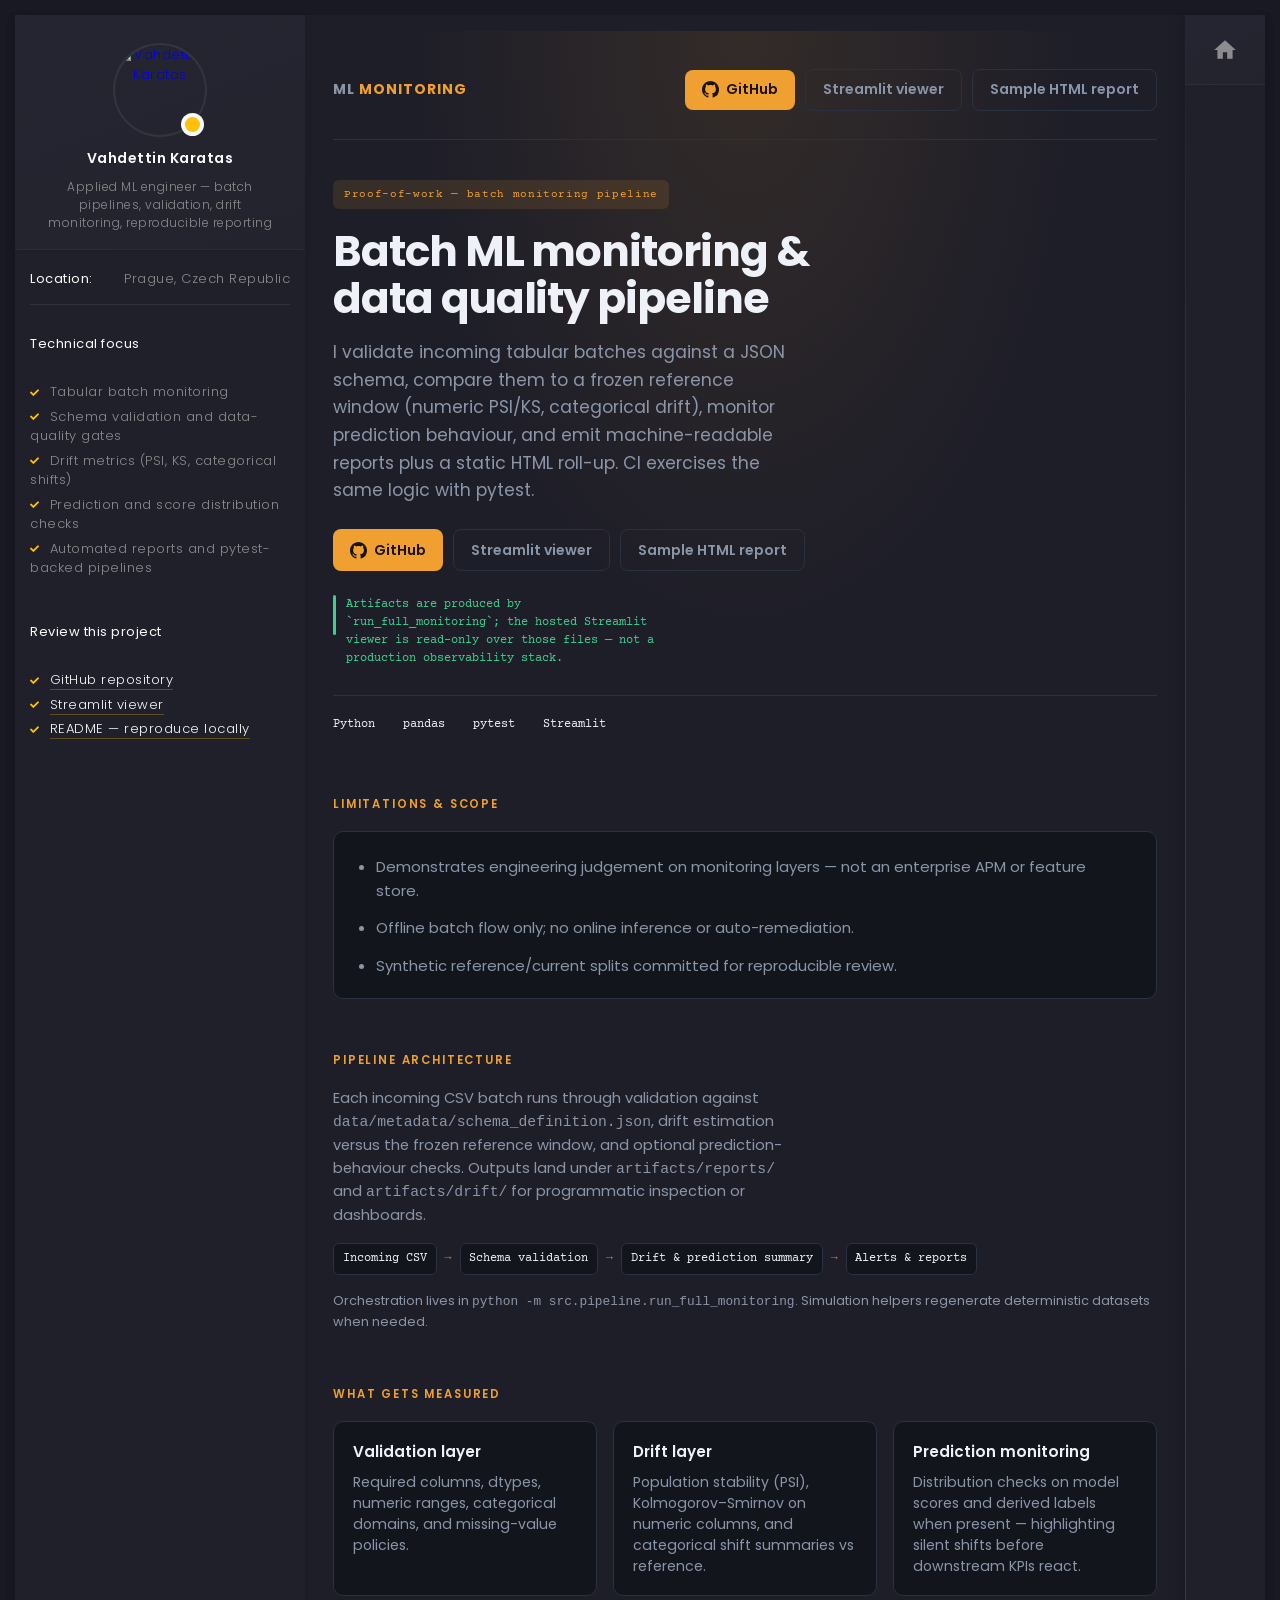
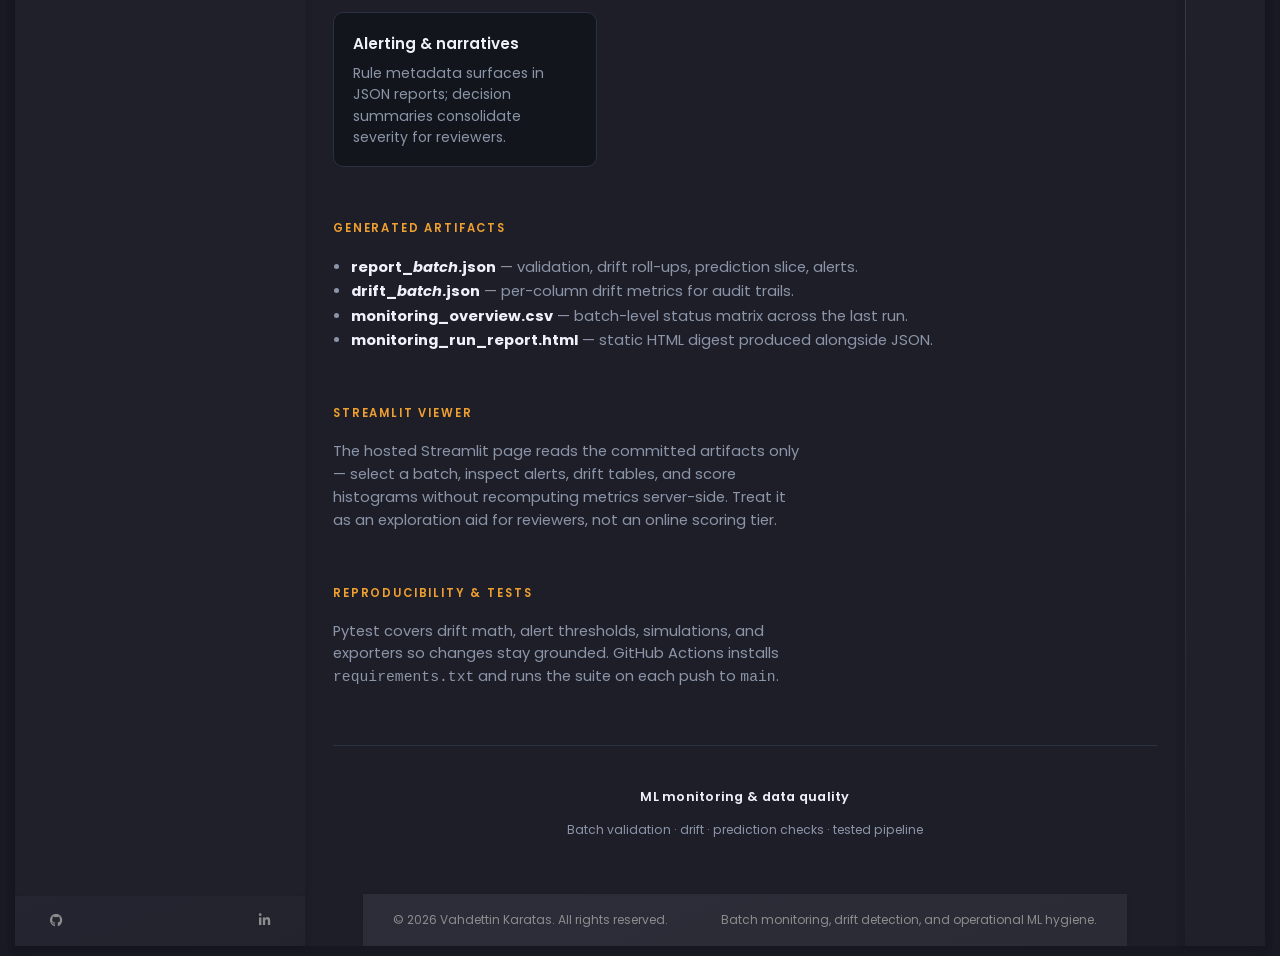
==== layout-shell/index.html @ e10d586a "u1" ====
<!DOCTYPE html>
<html lang="en">
<head>
  <meta charset="UTF-8">
  <meta name="viewport" content="width=device-width, initial-scale=1">
  <meta name="description" content="Batch ML monitoring demo: schema validation, PSI/KS drift, prediction monitoring, alerts, CSV/HTML reports, optional Streamlit viewer.">
  <meta name="theme-color" content="#0a0c10">
  <title>ML monitoring &amp; data quality — applied ML engineering</title>
  <link rel="icon" href="/favicon.svg" type="image/svg+xml">
  <link rel="shortcut icon" href="/favicon.svg" type="image/svg+xml">
  <link rel="preconnect" href="https://fonts.googleapis.com">
  <link rel="preconnect" href="https://fonts.gstatic.com" crossorigin>
  <link href="https://fonts.googleapis.com/css2?family=Courier+Prime:ital,wght@0,400;0,700;1,400&family=Poppins:wght@200;300;400;600;700&display=swap" rel="stylesheet">
  <link rel="stylesheet" href="https://cdnjs.cloudflare.com/ajax/libs/font-awesome/5.15.4/css/all.min.css" crossorigin="anonymous" referrerpolicy="no-referrer">
  <link rel="stylesheet" href="shell.css">
  <link rel="stylesheet" href="demo-content.css">
</head>
<body>
  <div class="shell-outer">
    <div class="shell-card">
      <div class="art-info-bar">
        <div class="art-info-bar-frame">
          <div class="art-info-bar-header">
            <button type="button" class="art-info-bar-btn" aria-label="Toggle info" aria-expanded="false">
              <i class="fas fa-ellipsis-v" aria-hidden="true"></i>
            </button>
          </div>

          <div class="art-header">
            <div class="art-avatar">
              <a href="https://vahdetkaratas.com/" class="art-avatar-curtain">
                <img src="https://vahdetkaratas.com/img/face-1.jpg" alt="Vahdettin Karatas" width="90" height="90">
                <i class="fas fa-expand" aria-hidden="true"></i>
              </a>
              <div class="art-lamp-light">
                <div class="art-available-lamp"></div>
              </div>
            </div>
            <h5 class="art-name mb-10"><a href="https://vahdetkaratas.com/">Vahdettin Karatas</a></h5>
            <div class="art-sm-text">Applied ML engineer — batch pipelines, validation, drift monitoring, reproducible reporting</div>
            
          </div>

          <div id="scrollbar2" class="art-scroll-frame">
            <div class="art-table p-15-15">
              <ul>
                <li><h6>Location:</h6><span>Prague, Czech Republic</span></li>
              </ul>
            </div>

            <div class="art-ls-divider"></div>

            <div class="art-knowledge-block p-30-15">
              <h6 class="mb-15">Technical focus</h6>
              <ul class="art-knowledge-list p-15-0">
                <li>Tabular batch monitoring</li>
<li>Schema validation and data-quality gates</li>
<li>Drift metrics (PSI, KS, categorical shifts)</li>
<li>Prediction and score distribution checks</li>
<li>Automated reports and pytest-backed pipelines</li>
              </ul>
            </div>

            <div class="art-knowledge-block p-30-15">
              <h6 class="mb-15">Review this project</h6>
              <ul class="art-knowledge-list p-15-0">
                <li><a href="https://github.com/vahdetkaratas/ml-monitoring-data-quality-pipeline" target="_blank" rel="noopener noreferrer">GitHub repository</a></li>
<li><a href="https://monitoring.vahdetkaratas.com/" target="_blank" rel="noopener noreferrer">Streamlit viewer</a></li>
<li><a href="https://github.com/vahdetkaratas/ml-monitoring-data-quality-pipeline/blob/main/README.md" target="_blank" rel="noopener noreferrer">README — reproduce locally</a></li>
              </ul>
            </div>

            
          </div>

          <div class="art-ls-social">
            <a href="https://github.com/vahdetkaratas" target="_blank" rel="noopener noreferrer" title="GitHub" aria-label="GitHub"><i class="fab fa-github" aria-hidden="true"></i></a>
<a href="https://linkedin.com/in/vahdetkaratas" target="_blank" rel="noopener noreferrer" title="LinkedIn" aria-label="LinkedIn"><i class="fab fa-linkedin-in" aria-hidden="true"></i></a>
          </div>
        </div>
      </div>

      <div class="shell-main-wrap" id="shellMainWrap">
        <div class="shell-mobile-curtain" id="shellMobileCurtain" aria-hidden="true"></div>
        <div class="shell-main">
          <main class="shell-scroll" id="shellScroll">
            <div class="shell-content" id="projectContent">
              <div class="shell-project-page">
                <a class="skip" href="#main">Skip to content</a>

                <div class="wrap">
                  <header>
                    <div class="logo" id="top">ML <span>Monitoring</span></div>
                    <div class="nav-actions">
                      <a class="btn btn-primary" href="https://github.com/vahdetkaratas/ml-monitoring-data-quality-pipeline" target="_blank" rel="noopener noreferrer"><svg viewBox="0 0 24 24" aria-hidden="true"><path d="M12 0C5.37 0 0 5.37 0 12c0 5.31 3.435 9.795 8.205 11.385.6.105.825-.255.825-.57 0-.285-.015-1.23-.015-2.235-3.015.555-3.795-.735-4.035-1.41-.135-.345-.72-1.41-1.23-1.695-.42-.225-1.02-.78-.015-.795.945-.015 1.62.87 1.845 1.23 1.08 1.815 2.805 1.305 3.495.99.105-.78.42-1.305.765-1.605-2.67-.3-5.46-1.335-5.46-5.925 0-1.305.465-2.385 1.23-3.225-.12-.3-.54-1.53.12-3.18 0 0 1.005-.315 3.3 1.23.96-.27 1.98-.405 3-.405s2.04.135 3 .405c2.295-1.56 3.3-1.23 3.3-1.23.66 1.65.24 2.88.12 3.18.765.84 1.23 1.905 1.23 3.225 0 4.605-2.805 5.625-5.475 5.925.435.375.81 1.095.81 2.22 0 1.605-.015 2.895-.015 3.3 0 .315.225.69.825.57A12.02 12.02 0 0024 12c0-6.63-5.37-12-12-12z"/></svg>GitHub</a>
<a class="btn btn-ghost" href="https://monitoring.vahdetkaratas.com/" target="_blank" rel="noopener noreferrer">Streamlit viewer</a>
<a class="btn btn-ghost" href="https://github.com/vahdetkaratas/ml-monitoring-data-quality-pipeline/blob/main/artifacts/reports/monitoring_run_report.html" target="_blank" rel="noopener noreferrer">Sample HTML report</a>
                    </div>
                  </header>

                  <div id="main">
                    <section class="hero">
                      <span class="hero-badge">Proof-of-work — batch monitoring pipeline</span>
                      <h1>Batch ML monitoring &amp; data quality pipeline</h1>
                      <p class="hero-lead">I validate incoming tabular batches against a JSON schema, compare them to a frozen reference window (numeric PSI/KS, categorical drift), monitor prediction behaviour, and emit machine-readable reports plus a static HTML roll-up. CI exercises the same logic with pytest.</p>
                      <div class="hero-cta">
                        <a class="btn btn-primary" href="https://github.com/vahdetkaratas/ml-monitoring-data-quality-pipeline" target="_blank" rel="noopener noreferrer"><svg viewBox="0 0 24 24" aria-hidden="true"><path d="M12 0C5.37 0 0 5.37 0 12c0 5.31 3.435 9.795 8.205 11.385.6.105.825-.255.825-.57 0-.285-.015-1.23-.015-2.235-3.015.555-3.795-.735-4.035-1.41-.135-.345-.72-1.41-1.23-1.695-.42-.225-1.02-.78-.015-.795.945-.015 1.62.87 1.845 1.23 1.08 1.815 2.805 1.305 3.495.99.105-.78.42-1.305.765-1.605-2.67-.3-5.46-1.335-5.46-5.925 0-1.305.465-2.385 1.23-3.225-.12-.3-.54-1.53.12-3.18 0 0 1.005-.315 3.3 1.23.96-.27 1.98-.405 3-.405s2.04.135 3 .405c2.295-1.56 3.3-1.23 3.3-1.23.66 1.65.24 2.88.12 3.18.765.84 1.23 1.905 1.23 3.225 0 4.605-2.805 5.625-5.475 5.925.435.375.81 1.095.81 2.22 0 1.605-.015 2.895-.015 3.3 0 .315.225.69.825.57A12.02 12.02 0 0024 12c0-6.63-5.37-12-12-12z"/></svg>GitHub</a>
<a class="btn btn-ghost" href="https://monitoring.vahdetkaratas.com/" target="_blank" rel="noopener noreferrer">Streamlit viewer</a>
<a class="btn btn-ghost" href="https://github.com/vahdetkaratas/ml-monitoring-data-quality-pipeline/blob/main/artifacts/reports/monitoring_run_report.html" target="_blank" rel="noopener noreferrer">Sample HTML report</a>
                      </div>
                      <p class="hero-note">Artifacts are produced by `run_full_monitoring`; the hosted Streamlit viewer is read-only over those files — not a production observability stack.</p>
                      <div class="metrics" aria-label="Project facts">
                        <div><span>Python</span></div>
<div><span>pandas</span></div>
<div><span>pytest</span></div>
<div><span>Streamlit</span></div>
                      </div>
                    </section>

                    <section id="scope" aria-labelledby="h-scope"><h2 id="h-scope">Limitations &amp; scope</h2><div class="pitch"><ul><li>Demonstrates engineering judgement on monitoring layers — not an enterprise APM or feature store.</li>
<li>Offline batch flow only; no online inference or auto-remediation.</li>
<li>Synthetic reference/current splits committed for reproducible review.</li></ul></div></section>

                    <section class="proj-section">
  <h2 id="h-arch">Pipeline architecture</h2>
  <p class="proj-section-intro">
    Each incoming CSV batch runs through validation against <code>data/metadata/schema_definition.json</code>, drift estimation versus the frozen reference window,
    and optional prediction-behaviour checks. Outputs land under <code>artifacts/reports/</code> and <code>artifacts/drift/</code> for programmatic inspection or dashboards.
  </p>
  <div class="proj-arch-visual" aria-hidden="true">
    <span class="proj-arch-node">Incoming CSV</span><span class="proj-arch-arrow">→</span>
    <span class="proj-arch-node">Schema validation</span><span class="proj-arch-arrow">→</span>
    <span class="proj-arch-node">Drift &amp; prediction summary</span><span class="proj-arch-arrow">→</span>
    <span class="proj-arch-node">Alerts &amp; reports</span>
  </div>
  <p class="proj-arch-caption">
    Orchestration lives in <code>python -m src.pipeline.run_full_monitoring</code>. Simulation helpers regenerate deterministic datasets when needed.
  </p>
</section>

<section class="proj-section">
  <h2 id="h-metrics">What gets measured</h2>
  <div class="proj-card-grid">
    <article class="proj-card">
      <h3 class="proj-card-title">Validation layer</h3>
      <p>Required columns, dtypes, numeric ranges, categorical domains, and missing-value policies.</p>
    </article>
    <article class="proj-card">
      <h3 class="proj-card-title">Drift layer</h3>
      <p>Population stability (PSI), Kolmogorov–Smirnov on numeric columns, and categorical shift summaries vs reference.</p>
    </article>
    <article class="proj-card">
      <h3 class="proj-card-title">Prediction monitoring</h3>
      <p>Distribution checks on model scores and derived labels when present — highlighting silent shifts before downstream KPIs react.</p>
    </article>
    <article class="proj-card">
      <h3 class="proj-card-title">Alerting &amp; narratives</h3>
      <p>Rule metadata surfaces in JSON reports; decision summaries consolidate severity for reviewers.</p>
    </article>
  </div>
</section>

<section class="proj-section">
  <h2 id="h-artifacts">Generated artifacts</h2>
  <ul class="proj-tech-list">
    <li><strong>report_<em>batch</em>.json</strong> — validation, drift roll-ups, prediction slice, alerts.</li>
    <li><strong>drift_<em>batch</em>.json</strong> — per-column drift metrics for audit trails.</li>
    <li><strong>monitoring_overview.csv</strong> — batch-level status matrix across the last run.</li>
    <li><strong>monitoring_run_report.html</strong> — static HTML digest produced alongside JSON.</li>
  </ul>
</section>

<section class="proj-section">
  <h2 id="h-streamlit">Streamlit viewer</h2>
  <p class="proj-section-intro">
    The hosted Streamlit page reads the committed artifacts only — select a batch, inspect alerts, drift tables, and score histograms without recomputing metrics server-side.
    Treat it as an exploration aid for reviewers, not an online scoring tier.
  </p>
</section>

<section class="proj-section">
  <h2 id="h-quality">Reproducibility &amp; tests</h2>
  <p class="proj-section-intro">
    Pytest covers drift math, alert thresholds, simulations, and exporters so changes stay grounded. GitHub Actions installs <code>requirements.txt</code> and runs the suite on each push to <code>main</code>.
  </p>
</section>

                  </div>

                  <footer class="shell-project-footer">
                    <p class="name">ML monitoring &amp; data quality</p>
                    <p style="margin:0.35rem 0 0;font-size:0.76rem;">Batch validation · drift · prediction checks · tested pipeline</p>
                  </footer>
                </div>
              </div>
            </div>

            <div class="container-fluid p-30-0">
              <footer class="footer">
                <div class="art-copy">© <span id="shellYear"></span> Vahdettin Karatas. All rights reserved.</div>
                <div class="footer-developer">Batch monitoring, drift detection, and operational ML hygiene.</div>
              </footer>
            </div>
          </main>
        </div>

        <aside class="shell-rail" aria-label="Home">
          <div class="shell-rail-header">
            <a class="shell-rail-home" href="https://vahdetkaratas.com/" id="shellHomeLink" title="Home" aria-label="Home">
              <svg viewBox="0 0 24 24" aria-hidden="true" class="shell-rail-home-icon">
                <path fill="currentColor" d="M10 20v-6h4v6h5v-8h3L12 3 2 12h3v8h5z"/>
              </svg>
            </a>
          </div>
          <div class="shell-rail-spacer" aria-hidden="true"></div>
        </aside>
      </div>
    </div>
  </div>

  <script src="shell.js"></script>
</body>
</html>
---- layout-shell/shell.css ----
/**
 * layout-shell — info bar transcribed from:
 *   _config.scss (tokens), _info-bar.scss, _common.scss (art-table, utilities),
 *   _markup.scss (.art-info-bar / .art-scroll-frame), _enhancements.scss (info bar tweaks)
 */
:root {
  --main-color: #ffc107;
  --text-neon: 0 0 3px rgba(250, 250, 252, 0.4);
  --info-bar-1: rgb(32, 32, 42);
  --info-bar-2-a: rgb(37, 37, 50);
  --info-bar-2-b: rgb(35, 35, 45);
  --content-bg: rgb(30, 30, 40);
  --deep: rgb(25, 25, 35);
  --card-a: rgb(45, 45, 58);
  --card-b: rgb(43, 43, 53);
  --card-s-light: linear-gradient(159deg, rgba(45, 45, 58, 0.88) 0%, rgba(43, 43, 53, 0.88) 100%);
  --text-1: rgb(250, 250, 252);
  --text-2: rgb(140, 140, 142);
  --text-3: rgb(100, 100, 102);
  --border-soft: rgba(255, 255, 255, 0.08);
  --shadow-1: 0 3px 8px 0 rgba(15, 15, 20, 0.2);
  --shadow-2: 0 1px 4px 0 rgba(15, 15, 20, 0.1);
  --tr-sm: 0.2s ease-out;
  --tr-md: 0.4s ease-in-out;
  --rail-width: 80px;
}

* {
  box-sizing: border-box;
}

html,
body {
  margin: 0;
  min-height: 100%;
}

/* Shell outer = .art-app padding */
.shell-outer {
  padding: 15px;
  min-height: 100vh;
  overflow-x: hidden;
  font-family: "Poppins", var(--font-primary, sans-serif);
  background: var(--deep);
  color: var(--text-2);
  font-size: 13px;
  font-weight: 300;
  letter-spacing: 0.5px;
  -webkit-font-smoothing: subpixel-antialiased;
}

.shell-outer * {
  scrollbar-width: none;
}
.shell-outer *::-webkit-scrollbar {
  display: none;
}

.shell-card {
  max-width: 1440px;
  margin: 0 auto;
  background: var(--content-bg);
  box-shadow: var(--shadow-1);
  min-height: calc(100vh - 30px);
  display: flex;
  flex-wrap: nowrap;
  align-items: stretch;
  position: relative;
}

/* ========== INFO BAR (_info-bar.scss + _markup.scss) ========== */
/* No horizontal padding here — only .art-info-bar-frame has 0 15px (_markup).
   Adding both caused “box in box” (30px total inset vs original single gutter). */
/* Typography matches _common.scss body + info-bar text rhythm */
.art-info-bar {
  background: var(--info-bar-1);
  width: 290px;
  min-width: 290px;
  max-width: 290px;
  height: calc(100vh - 30px);
  position: relative;
  z-index: 999;
  box-shadow: var(--shadow-1);
  transition: 0.55s ease-in-out;
  box-sizing: border-box;
  overflow-x: hidden;
  font-size: 13px;
  font-weight: 300;
  letter-spacing: 0.5px;
  line-height: 1.5;
  -webkit-font-smoothing: subpixel-antialiased;
}

.art-info-bar .art-info-bar-frame {
  padding: 0 15px;
  position: relative;
  height: 100%;
  box-sizing: border-box;
}

/* Mobile header — hidden on desktop (_markup.scss) */
.art-info-bar .art-info-bar-header {
  width: 100%;
  height: 70px;
  justify-content: flex-start;
  align-items: center;
  position: absolute;
  left: 0;
  top: 0;
  z-index: 999999999999;
  display: none;
  box-sizing: border-box;
}

.art-info-bar .art-info-bar-btn {
  margin-left: auto;
  pointer-events: all;
  font-size: 14px;
  padding: 30px;
  background: none;
  border: none;
  font: inherit;
  cursor: pointer;
  color: var(--text-2);
}

.art-info-bar .art-info-bar-btn:hover {
  color: var(--text-1);
}

/* Fits inside .art-info-bar-frame (single 15px gutter — no root bar padding) */
.art-info-bar .art-header {
  position: absolute;
  left: 0;
  top: 0;
  z-index: 99999;
  width: 100%;
  box-sizing: border-box;
  padding: 30px;
  height: 235px;
  background: linear-gradient(159deg, rgba(37, 37, 50, 0.98) 0%, rgba(35, 35, 45, 0.98) 100%);
  text-align: center;
  box-shadow: var(--shadow-2);
  border-bottom: 1px solid rgba(140, 140, 142, 0.06);
}

.art-info-bar .art-avatar {
  width: 90px;
  height: 90px;
  margin: 0 auto 15px;
  border-radius: 50%;
  position: relative;
}

.art-info-bar .art-avatar .art-avatar-curtain {
  position: relative;
  width: 100%;
  height: 100%;
  border-radius: 50%;
  display: flex;
  justify-content: center;
  outline: inherit;
  transition: var(--tr-sm), box-shadow 0.2s ease;
  z-index: 0;
  overflow: hidden;
  box-shadow: 0 0 0 2px rgba(140, 140, 142, 0.15);
}

.art-info-bar .art-avatar .art-avatar-curtain:hover {
  opacity: 1;
  outline: inherit;
  box-shadow: 0 0 0 2px rgba(140, 140, 142, 0.25);
}

.art-info-bar .art-avatar .art-avatar-curtain i {
  background: linear-gradient(159deg, rgba(45, 45, 58, 0.88) 0%, rgba(43, 43, 53, 0.88) 100%);
  width: 30px;
  height: 30px;
  text-align: center;
  align-self: center;
  font-weight: 700;
  font-size: 12px;
  line-height: 30px;
  color: var(--text-1);
  border-radius: 50%;
  opacity: 0;
  z-index: 1;
  transition: var(--tr-md);
}

.art-info-bar .art-avatar .art-avatar-curtain img {
  position: absolute;
  width: 100%;
  height: 100%;
  object-fit: cover;
  border-radius: 50%;
  z-index: 0;
  left: 0;
  top: 0;
}

.art-info-bar .art-avatar .art-avatar-curtain:hover i {
  opacity: 0.7;
}

.art-info-bar .art-avatar .art-avatar-curtain:hover i:hover {
  opacity: 1;
  transform: scale(1.07);
}

/* Availability lamp */
.art-info-bar .art-avatar .art-lamp-light {
  z-index: 2;
}

.art-info-bar .art-avatar .art-lamp-light::before {
  content: "";
  position: absolute;
  bottom: -1px;
  right: 1px;
  background: var(--text-1);
  height: 23px;
  width: 23px;
  border-radius: 50%;
  animation: shell-puls 1s infinite;
}

@keyframes shell-puls {
  0% {
    transform: scale(0.6);
    opacity: 1;
  }
  100% {
    transform: scale(1);
    opacity: 0;
  }
}

.art-info-bar .art-avatar .art-available-lamp {
  position: absolute;
  bottom: 3px;
  right: 5px;
  height: 15px;
  width: 15px;
  background: var(--main-color);
  border-radius: 50%;
  z-index: 0;
  transition: var(--tr-md);
  overflow: visible;
}

/* Tooltip: SCSS uses position:relative on ::after — that keeps a layout box under the text area.
   Absolute + visibility fixes the phantom “extra box” while hover still matches the site. */
.art-info-bar .art-avatar .art-available-lamp::after {
  position: absolute;
  left: 28px;
  top: -10px;
  content: "I am available for freelance hire";
  width: 115px;
  display: block;
  padding: 5px 10px;
  font-size: 12px;
  font-weight: 200;
  font-family: "Poppins", sans-serif;
  color: var(--text-2);
  box-shadow: var(--shadow-2);
  background: var(--deep);
  opacity: 0;
  visibility: hidden;
  pointer-events: none;
  transform: translateX(20px);
  transition: var(--tr-md);
  text-align: left;
  white-space: normal;
  margin: 0;
}

.art-info-bar .art-avatar .art-available-lamp::before {
  content: "";
  position: absolute;
  height: 5px;
  width: 5px;
  right: -15px;
  top: 5px;
  opacity: 0;
  background: var(--deep);
  pointer-events: none;
  transform: translateX(20px) rotate(45deg);
  transition: var(--tr-md);
  z-index: 99;
}

.art-info-bar .art-avatar .art-available-lamp:hover::after {
  opacity: 1;
  visibility: visible;
  transform: translateX(0);
}

.art-info-bar .art-avatar .art-available-lamp:hover::before {
  opacity: 1;
  transform: translateX(0) rotate(45deg);
}

/* h5.art-name.mb-10 — .margin:0 was beating .mb-10 (higher specificity); keep 10px below name */
.art-info-bar .art-name {
  color: var(--text-1);
  transition: var(--tr-md);
  font-size: 14px;
  font-weight: 600;
  line-height: 1.25;
  margin: 0 0 10px 0;
  padding: 0;
}

.art-info-bar .art-name a {
  color: var(--text-1);
  text-decoration: none;
  transition: var(--tr-md);
}

.art-info-bar .art-name:hover a {
  color: var(--main-color);
}

.art-info-bar .art-header .art-sm-text {
  font-size: 12px;
  line-height: 1.5;
  margin: 0;
  padding: 0;
}

/* Scroll / list areas still use global .art-sm-text size if needed */
.art-sm-text {
  font-size: 12px;
}

.art-muted {
  color: var(--text-3);
}

/* .mb-10 under last header line (availability) */
.art-info-bar .art-header .art-sm-text.art-muted.mb-10 {
  margin-bottom: 10px;
}

.p-15-15 {
  padding-top: 15px;
  padding-bottom: 15px;
}

.p-30-15 {
  padding-top: 30px;
  padding-bottom: 15px;
}

.p-15-0 {
  padding-top: 15px;
  padding-bottom: 0;
}

.mb-10 {
  margin-bottom: 10px;
}

.mb-15 {
  margin-bottom: 15px;
}

/* Scroll area: _markup.scss .art-info-bar-frame .art-scroll-frame .scroll-content → 240px 0 50px */
.art-info-bar #scrollbar2.art-scroll-frame {
  width: 100%;
  max-width: 100%;
  height: calc(100vh - 30px);
  overflow-x: hidden;
  overflow-y: auto;
  -webkit-overflow-scrolling: touch;
  box-sizing: border-box;
  padding: 240px 0 50px;
}

/* _common.scss .art-table */
.art-info-bar .art-table {
  color: var(--text-2);
}

.art-info-bar .art-table ul {
  padding: 0;
  margin: 0;
}

.art-info-bar .art-table ul li {
  list-style-type: none;
  display: flex;
  justify-content: space-between;
  margin-bottom: 5px;
}

.art-info-bar .art-table ul li:last-child {
  margin-bottom: 0;
}

.art-info-bar .art-table ul li h6 {
  padding-right: 20px;
  margin: 0;
  font-size: 13px;
  font-weight: 400;
  color: var(--text-1);
  line-height: 1.45;
}

.art-info-bar .art-table ul li > span:nth-child(2) {
  text-align: right;
  font-size: 13px;
  line-height: 1.45;
}

/* _common .art-ls-divider + _enhancements */
.art-ls-divider {
  background: var(--text-3);
  width: 100%;
  height: 1px;
  opacity: 0.25;
}

/* .mb-15 must win — do not use margin:0 shorthand on h6 (was overriding .mb-15) */
.art-info-bar .art-knowledge-block > h6 {
  margin: 0 0 15px 0;
  padding: 0;
  font-size: 13px;
  font-weight: 400;
  color: var(--text-1);
  line-height: 1.35;
}

/* _info-bar.scss .art-knowledge-list */
.art-info-bar .art-knowledge-list {
  padding-left: 0;
  margin: 0;
  list-style: none;
}

.art-info-bar .art-knowledge-list li {
  list-style-type: none;
  margin-bottom: 5px;
  padding: 0;
  color: var(--text-2);
  font-size: 13px;
  line-height: 1.5;
}

.art-info-bar .art-knowledge-list li:last-child {
  margin-bottom: 0;
}

.art-info-bar .art-knowledge-list li::before {
  font-family: "Font Awesome 5 Free";
  font-weight: 900;
  content: "\f00c";
  margin-right: 10px;
  font-size: 9px;
  color: var(--main-color);
  display: inline-block;
  vertical-align: 0.1em;
}

/* _info-bar .art-ls-social */
.art-info-bar .art-ls-social {
  display: flex;
  align-items: center;
  justify-content: space-between;
  padding: 0 35px;
  height: 50px;
  background: linear-gradient(159deg, rgba(37, 37, 50, 0.98) 0%, rgba(35, 35, 45, 0.98) 100%);
  position: absolute;
  bottom: 0;
  box-shadow: var(--shadow-2);
  left: 0;
  width: 100%;
  box-sizing: border-box;
  z-index: 999;
}

/* _info-bar social links: no font-size in SCSS — inherit body 13px */
.art-info-bar .art-ls-social a {
  color: var(--text-2);
  transition: var(--tr-sm);
  font-size: 13px;
  line-height: 1;
}

.art-info-bar .art-ls-social a:hover {
  text-shadow: var(--text-neon);
  color: var(--text-1);
  transform: scale(1.1);
  opacity: 1;
}

/* ========== Main column + rail (unchanged shell) ========== */
.shell-main-wrap {
  flex: 1;
  min-width: 0;
  display: flex;
  flex-wrap: nowrap;
  align-items: stretch;
  position: relative;
  min-height: calc(100vh - 30px);
}

/* Desktop: no curtain node */
.shell-mobile-curtain {
  display: none;
}

@media (min-width: 921px) {
  .shell-main-wrap::after {
    content: "";
    position: absolute;
    right: var(--rail-width);
    top: 0;
    bottom: 0;
    width: 24px;
    background: linear-gradient(90deg, transparent 0%, rgba(25, 25, 35, 0.12) 100%);
    pointer-events: none;
    z-index: 5;
  }

  /*
   * Long main content: stretch sidebar + rail with the main column; window scrolls.
   */
  .shell-card {
    align-items: stretch;
  }

  .art-info-bar {
    height: auto;
    align-self: stretch;
    min-height: calc(100vh - 30px);
  }

  .art-info-bar .art-info-bar-frame {
    display: flex;
    flex-direction: column;
    min-height: 100%;
    height: 100%;
  }

  .art-info-bar #scrollbar2.art-scroll-frame {
    height: auto;
    flex: 1 1 auto;
    min-height: 10rem;
    max-height: none;
  }

  .shell-main-wrap {
    align-items: stretch;
    min-height: calc(100vh - 30px);
  }

  .shell-main {
    flex: 1 1 auto;
    min-width: 0;
    min-height: 0;
    display: flex;
    flex-direction: column;
  }

  main.shell-scroll {
    flex: 0 0 auto;
    min-height: 0;
    overflow-x: hidden;
    overflow-y: visible;
  }

  .shell-rail {
    align-self: stretch;
    min-height: calc(100vh - 30px);
  }
}

.shell-main {
  flex: 1;
  min-width: 0;
  display: flex;
  flex-direction: column;
  background: var(--content-bg);
}

.shell-scroll {
  flex: 1;
  min-height: 0;
  overflow-y: auto;
  padding: 2rem 1.75rem 0;
  -webkit-overflow-scrolling: touch;
  color: var(--text-1);
  font-size: 15px;
  font-weight: 400;
  letter-spacing: normal;
}

.shell-content {
  max-width: 900px;
  margin: 0 auto;
  min-height: 35vh;
}

.shell-placeholder {
  margin: 0;
  padding: 2rem 1.25rem;
  border: 1px dashed var(--border-soft);
  border-radius: 4px;
  color: var(--text-3);
  font-size: 0.88rem;
  text-align: center;
  background: rgba(25, 25, 35, 0.25);
}

.container-fluid {
  overflow-x: hidden;
  padding: 0 30px;
  position: relative;
  max-width: 100%;
  box-sizing: border-box;
}

.p-30-0 {
  padding-top: 30px;
  padding-bottom: 0;
}

.footer {
  width: 100%;
  padding: 17px 30px 7px;
  display: flex;
  flex-wrap: wrap;
  justify-content: space-between;
  align-items: center;
  background: linear-gradient(159deg, var(--card-a) 0%, var(--card-b) 100%);
  box-shadow: var(--shadow-2);
  font-size: 12px;
  color: var(--text-2);
  transition: 0.55s ease-in-out;
  z-index: 9;
}

.footer > div {
  margin-bottom: 10px;
}

.footer a {
  color: inherit;
  text-decoration: none;
  transition: var(--tr-sm);
}

.footer a:hover {
  color: var(--text-1);
}

.art-copy {
  color: var(--text-2);
}

.footer-developer {
  color: var(--text-2);
  text-align: right;
}

.shell-rail {
  width: var(--rail-width);
  min-width: var(--rail-width);
  flex-shrink: 0;
  background: var(--info-bar-1);
  display: flex;
  flex-direction: column;
  box-shadow: var(--shadow-1);
  position: relative;
  z-index: 6;
}

.shell-rail::before {
  content: "";
  position: absolute;
  left: 0;
  top: 0;
  bottom: 0;
  width: 1px;
  background: linear-gradient(
    180deg,
    transparent 0%,
    rgba(140, 140, 142, 0.2) 20%,
    rgba(140, 140, 142, 0.25) 50%,
    rgba(140, 140, 142, 0.2) 80%,
    transparent 100%
  );
  pointer-events: none;
}

.shell-rail-header {
  width: 100%;
  height: 70px;
  min-height: 70px;
  display: flex;
  align-items: center;
  justify-content: center;
  background: linear-gradient(159deg, rgba(37, 37, 50, 0.98) 0%, rgba(35, 35, 45, 0.98) 100%);
  border-bottom: 1px solid rgba(140, 140, 142, 0.08);
}

.shell-rail-home {
  display: flex;
  align-items: center;
  justify-content: center;
  width: 100%;
  height: 100%;
  color: var(--text-2);
  text-decoration: none;
  transition: color 0.2s, background 0.2s;
}

.shell-rail-home:hover {
  color: var(--main-color);
  background: rgba(255, 255, 255, 0.04);
}

.shell-rail-home-icon {
  width: 26px;
  height: 26px;
  display: block;
}

.shell-rail-spacer {
  flex: 1;
  min-height: 8px;
}

/* ========== Mobile (_markup max-width 920px) ========== */
@media (max-width: 920px) {
  .container-fluid {
    padding-left: 15px;
    padding-right: 15px;
  }

  .art-info-bar .art-info-bar-header {
    display: flex;
    flex-direction: row;
    align-items: center;
    justify-content: flex-start;
  }

  .shell-card {
    flex-direction: column;
    position: relative;
  }

  .shell-mobile-curtain.is-open {
    display: block;
    position: fixed;
    inset: 0;
    z-index: 998;
    background: rgba(30, 30, 40, 0.88);
    cursor: pointer;
    border: none;
    padding: 0;
    margin: 0;
  }

  .art-info-bar {
    position: absolute;
    left: -290px;
    width: 290px;
    height: 100vh;
    transition: transform 0.2s ease-out;
    z-index: 997;
  }

  .art-info-bar.art-active {
    transform: translateX(290px);
    z-index: 1000;
  }

  .art-info-bar .art-info-bar-btn {
    transform: translateX(70px);
    transition: var(--tr-md);
  }

  .art-info-bar.art-active .art-info-bar-btn {
    transform: translateX(0);
  }

  #scrollbar2.art-scroll-frame {
    height: 100vh;
  }

  .shell-main-wrap {
    flex-direction: column;
    min-height: 0;
    width: 100%;
    max-width: 100vw;
  }

  .shell-main-wrap::after {
    display: none !important;
  }

  .shell-scroll {
    min-height: 50vh;
  }

  .shell-rail {
    width: 100%;
    min-width: 100%;
    flex-direction: row;
    order: -1;
    min-height: 56px;
  }

  .shell-rail-header {
    width: 100%;
    height: 56px;
    min-height: 56px;
    border-bottom: 1px solid var(--border-soft);
  }

  .shell-rail-spacer {
    display: none;
  }
}

@media (max-width: 600px) {
  .footer {
    flex-direction: column;
    align-items: flex-start;
  }
  .footer-developer {
    text-align: left;
  }
}
---- layout-shell/demo-content.css ----
/* Project body content — scoped inside .shell-project-page (shell = shell.css) */
.shell-project-page {
  --bg: #0a0c10;
  --bg-elevated: #12151c;
  --border: #2a3140;
  --text: #eef1f7;
  --muted: #8b95a8;
  --accent: #f0a030;
  --accent-hover: #ffb84d;
  --accent-glow: rgba(240, 160, 48, 0.12);
  --ok: #3ecf8e;
  --content-bg: rgb(30, 30, 40);
  --font-sans: "Poppins", system-ui, -apple-system, sans-serif;
  --font-mono: "Courier Prime", "Courier New", Courier, monospace;
  --radius: 10px;
  --step: 0.05s;
  position: relative;
  box-sizing: border-box;
  font-family: var(--font-sans);
  color: var(--text);
  line-height: 1.6;
  padding-bottom: 0.5rem;
}

@media (prefers-reduced-motion: reduce) {
  .shell-project-page * {
    animation-duration: 0.01ms !important;
    animation-iteration-count: 1 !important;
    transition-duration: 0.01ms !important;
  }
}

.shell-project-page *,
.shell-project-page *::before,
.shell-project-page *::after {
  box-sizing: border-box;
}

.shell-project-page a:focus-visible,
.shell-project-page .btn:focus-visible {
  outline: 2px solid var(--accent);
  outline-offset: 3px;
}

.shell-project-page .skip {
  position: absolute;
  left: -9999px;
  top: 0.5rem;
  padding: 0.5rem 1rem;
  background: var(--accent);
  color: var(--bg);
  font-weight: 600;
  z-index: 100;
  border-radius: 4px;
}
.shell-project-page .skip:focus {
  left: 0.5rem;
}

.shell-project-page header {
  display: flex;
  flex-wrap: wrap;
  align-items: center;
  justify-content: space-between;
  gap: 1rem;
  padding: 1.35rem 0 1.75rem;
  border-bottom: 1px solid var(--border);
}
.shell-project-page .logo {
  font-weight: 700;
  font-size: 0.88rem;
  letter-spacing: 0.07em;
  text-transform: uppercase;
  color: var(--muted);
}
.shell-project-page .logo span {
  color: var(--accent);
}

.shell-project-page .nav-actions {
  display: flex;
  flex-wrap: wrap;
  align-items: center;
  gap: 0.65rem;
}
.shell-project-page .btn {
  display: inline-flex;
  align-items: center;
  justify-content: center;
  gap: 0.45rem;
  padding: 0.55rem 1.05rem;
  font-family: var(--font-sans);
  font-weight: 600;
  font-size: 0.875rem;
  text-decoration: none;
  border-radius: 8px;
  border: none;
  cursor: pointer;
  transition: transform 0.18s ease, box-shadow 0.18s ease, background 0.18s ease, color 0.18s ease;
}
.shell-project-page .btn-primary {
  background: var(--accent);
  color: #1a1206;
}
.shell-project-page .btn-primary:hover {
  background: var(--accent-hover);
  transform: translateY(-2px);
  box-shadow: 0 10px 28px rgba(240, 160, 48, 0.22);
}
.shell-project-page .btn-ghost {
  background: transparent;
  color: var(--muted);
  border: 1px solid var(--border);
}
.shell-project-page .btn-ghost:hover {
  color: var(--text);
  border-color: var(--muted);
  background: var(--bg-elevated);
}
.shell-project-page .btn svg {
  width: 17px;
  height: 17px;
  fill: currentColor;
  flex-shrink: 0;
}

.shell-project-page #main > section {
  margin-top: 3.25rem;
  opacity: 0;
  animation: batch-enter 0.6s ease forwards;
}
.shell-project-page main section.hero {
  opacity: 1;
  animation: none;
}
.shell-project-page #main > section:nth-of-type(2) {
  animation-delay: calc(var(--step) * 1);
}
.shell-project-page #main > section:nth-of-type(3) {
  animation-delay: calc(var(--step) * 2);
}
.shell-project-page #main > section:nth-of-type(4) {
  animation-delay: calc(var(--step) * 3);
}
.shell-project-page #main > section:nth-of-type(5) {
  animation-delay: calc(var(--step) * 4);
}
.shell-project-page #main > section:nth-of-type(6) {
  animation-delay: calc(var(--step) * 5);
}
.shell-project-page #main > section:nth-of-type(7) {
  animation-delay: calc(var(--step) * 6);
}
@keyframes batch-enter {
  from {
    opacity: 0;
    transform: translateY(14px);
  }
  to {
    opacity: 1;
    transform: translateY(0);
  }
}

.shell-project-page .wrap {
  position: relative;
  z-index: 1;
  max-width: 880px;
  margin: 0 auto;
  padding: 0 0 1rem;
}

.shell-project-page .hero {
  padding: 2.5rem 0 0.5rem;
  margin-top: 0 !important;
}
.shell-project-page .hero .hero-badge {
  display: inline-block;
  font-family: var(--font-mono);
  font-size: 0.68rem;
  font-weight: 500;
  padding: 0.38rem 0.7rem;
  background: rgba(240, 160, 48, 0.12);
  color: var(--accent);
  border-radius: 6px;
  margin-bottom: 1.2rem;
  letter-spacing: 0.06em;
}
.shell-project-page h1 {
  font-size: clamp(1.85rem, 5.2vw, 2.65rem);
  font-weight: 700;
  line-height: 1.1;
  margin: 0 0 1.1rem;
  letter-spacing: -0.025em;
  max-width: 18ch;
}
.shell-project-page .hero-lead {
  font-size: 1.08rem;
  font-weight: 400;
  color: var(--muted);
  max-width: 42ch;
  margin: 0 0 1.5rem;
}
.shell-project-page .hero-cta {
  display: flex;
  flex-wrap: wrap;
  gap: 0.65rem;
  margin-bottom: 1.5rem;
}
.shell-project-page .hero-note {
  display: flex;
  align-items: flex-start;
  gap: 0.65rem;
  max-width: 48ch;
  font-family: var(--font-mono);
  font-size: 0.78rem;
  color: var(--ok);
  line-height: 1.45;
  margin: 0;
}
.shell-project-page .hero-note::before {
  content: "";
  width: 3px;
  min-height: 2.5rem;
  background: var(--ok);
  border-radius: 2px;
  flex-shrink: 0;
}
.shell-project-page .metrics {
  display: flex;
  flex-wrap: wrap;
  gap: 1rem 1.75rem;
  margin-top: 1.75rem;
  padding-top: 1.25rem;
  border-top: 1px solid var(--border);
  font-family: var(--font-mono);
  font-size: 0.72rem;
  color: var(--muted);
}
.shell-project-page .metrics span {
  color: var(--text);
  font-weight: 500;
}

.shell-project-page h2 {
  font-size: 0.72rem;
  font-weight: 600;
  text-transform: uppercase;
  letter-spacing: 0.16em;
  color: var(--muted);
  margin: 0 0 1.1rem;
}

/* Main body section titles (Overview, Architecture, Live demo, …) + limitations — site accent */
.shell-project-page .proj-section > h2,
.shell-project-page #scope > h2 {
  color: var(--accent);
}

.shell-project-page .compare {
  display: grid;
  grid-template-columns: 1fr 1fr;
  gap: 1rem;
}
@media (max-width: 680px) {
  .shell-project-page .compare {
    grid-template-columns: 1fr;
  }
}
.shell-project-page .card {
  background: var(--bg-elevated);
  border: 1px solid var(--border);
  border-radius: var(--radius);
  padding: 1.35rem 1.4rem;
}
.shell-project-page .card h3 {
  margin: 0 0 0.45rem;
  font-size: 1.02rem;
  font-weight: 600;
}
.shell-project-page .card p {
  margin: 0;
  font-size: 0.9rem;
  color: var(--muted);
  line-height: 1.55;
}
.shell-project-page .card.featured {
  border-color: rgba(240, 160, 48, 0.45);
  box-shadow: 0 0 0 1px rgba(240, 160, 48, 0.08) inset;
  background: linear-gradient(165deg, var(--bg-elevated) 0%, rgba(240, 160, 48, 0.05) 100%);
}

.shell-project-page .pipeline-wrap {
  margin-top: 0.35rem;
}
.shell-project-page .pipeline {
  display: flex;
  align-items: stretch;
  font-family: var(--font-mono);
  font-size: 0.74rem;
}
.shell-project-page .pipe-step {
  flex: 1;
  min-width: 0;
  background: var(--bg-elevated);
  border: 1px solid var(--border);
  padding: 1rem 0.65rem;
  text-align: center;
  position: relative;
}
.shell-project-page .pipe-step:first-child {
  border-radius: 8px 0 0 8px;
}
.shell-project-page .pipe-step:last-child {
  border-radius: 0 8px 8px 0;
}
.shell-project-page .pipe-step .step-label {
  display: block;
  color: var(--accent);
  font-size: 0.62rem;
  font-weight: 500;
  text-transform: uppercase;
  letter-spacing: 0.1em;
  margin-bottom: 0.4rem;
}
.shell-project-page .pipe-step .step-name {
  color: var(--text);
  font-weight: 500;
}
.shell-project-page .pipe-step:not(:last-child)::after {
  content: "→";
  position: absolute;
  right: -0.58rem;
  top: 50%;
  transform: translateY(-50%);
  color: var(--muted);
  font-size: 0.95rem;
  z-index: 2;
  background: var(--content-bg);
  padding: 0 0.15rem;
}

@media (max-width: 720px) {
  .shell-project-page .pipeline {
    flex-direction: column;
  }
  .shell-project-page .pipe-step {
    border-radius: 0 !important;
    border-bottom: none;
    padding: 0.95rem 1rem;
    text-align: left;
    display: grid;
    grid-template-columns: auto 1fr;
    gap: 0.35rem 1rem;
    align-items: center;
  }
  .shell-project-page .pipe-step:first-child {
    border-radius: 8px 8px 0 0 !important;
  }
  .shell-project-page .pipe-step:last-child {
    border-radius: 0 0 8px 8px !important;
    border-bottom: 1px solid var(--border);
  }
  .shell-project-page .pipe-step:not(:last-child)::after {
    content: "↓";
    position: static;
    transform: none;
    grid-column: 1 / -1;
    text-align: center;
    padding: 0.2rem 0;
    background: var(--content-bg);
    border-left: 1px solid var(--border);
    border-right: 1px solid var(--border);
    color: var(--accent);
    font-size: 1.1rem;
  }
  .shell-project-page .pipe-step .step-label {
    margin: 0;
  }
}

.shell-project-page .stack {
  display: flex;
  flex-wrap: wrap;
  gap: 0.45rem;
}
.shell-project-page .tag {
  font-family: var(--font-mono);
  font-size: 0.72rem;
  padding: 0.38rem 0.62rem;
  background: var(--bg-elevated);
  border: 1px solid var(--border);
  border-radius: 6px;
  color: var(--text);
}

.shell-project-page .schemas {
  display: grid;
  grid-template-columns: 1fr 1fr;
  gap: 1.1rem;
}
@media (max-width: 640px) {
  .shell-project-page .schemas {
    grid-template-columns: 1fr;
  }
}
.shell-project-page .schema-box h3 {
  font-size: 0.78rem;
  font-weight: 600;
  margin: 0 0 0.55rem;
  color: var(--accent);
  letter-spacing: 0.04em;
}
.shell-project-page .schema-box pre {
  margin: 0;
  padding: 1rem 1.1rem;
  background: #06080c;
  border: 1px solid var(--border);
  border-radius: 8px;
  font-family: var(--font-mono);
  font-size: 0.66rem;
  line-height: 1.55;
  overflow-x: auto;
  color: var(--muted);
}
.shell-project-page .schema-box pre .k {
  color: var(--ok);
}

.shell-project-page .pitch {
  background: var(--bg-elevated);
  border: 1px solid var(--border);
  border-radius: var(--radius);
  padding: 1.45rem 1.5rem 1.3rem;
}
.shell-project-page .pitch ul {
  margin: 0;
  padding-left: 1.15rem;
  color: var(--muted);
  font-size: 0.93rem;
}
.shell-project-page .pitch li {
  margin-bottom: 0.85rem;
}
.shell-project-page .pitch li:last-child {
  margin-bottom: 0;
}
.shell-project-page .pitch li strong {
  color: var(--text);
  font-weight: 600;
}
.shell-project-page .pitch code {
  font-family: var(--font-mono);
  font-size: 0.84em;
  color: var(--accent);
  background: rgba(240, 160, 48, 0.1);
  padding: 0.12em 0.35em;
  border-radius: 4px;
}

.shell-project-page .notebook-cta {
  background: var(--bg-elevated);
  border: 1px solid var(--border);
  border-radius: var(--radius);
  padding: 1.15rem 1.35rem;
  font-size: 0.93rem;
  color: var(--muted);
  line-height: 1.55;
}
.shell-project-page .notebook-cta strong {
  color: var(--text);
  font-weight: 600;
}
.shell-project-page .notebook-cta a {
  color: var(--accent);
  font-weight: 600;
  text-decoration: none;
}
.shell-project-page .notebook-cta a:hover {
  text-decoration: underline;
  color: var(--accent-hover);
}
.shell-project-page .notebook-cta code {
  font-family: var(--font-mono);
  font-size: 0.78em;
  color: var(--accent);
  background: rgba(240, 160, 48, 0.08);
  padding: 0.1em 0.35em;
  border-radius: 4px;
}

.shell-project-page .shell-project-footer {
  margin-top: 3.5rem;
  padding-top: 1.75rem;
  border-top: 1px solid var(--border);
  text-align: center;
  font-size: 0.8rem;
  color: var(--muted);
}
.shell-project-page .shell-project-footer .name {
  font-weight: 600;
  color: var(--text);
  letter-spacing: 0.02em;
}

/* Subtle content backdrop so cards read on shell bg */
.shell-project-page .wrap::before {
  content: "";
  position: absolute;
  inset: -1rem -1.25rem 0;
  z-index: -1;
  border-radius: 12px;
  background: radial-gradient(ellipse 70% 45% at 50% 0%, var(--accent-glow), transparent 55%);
  pointer-events: none;
  opacity: 0.85;
}

/* Interactive demo (FastAPI) */
.shell-project-page .demo-section {
  margin-top: 1.5rem;
}
.shell-project-page .demo-section h2 {
  margin-top: 0;
  margin-bottom: 0.55rem;
}
/* Intro + disclaimer — override .card p { margin:0 } */
.shell-project-page .card .demo-lead {
  margin: 0 0 0.7rem;
  font-size: 0.9rem;
  color: var(--muted);
  line-height: 1.55;
}
.shell-project-page .card .demo-note {
  margin: 0 0 1.35rem;
  padding: 0.65rem 0.85rem;
  font-size: 0.8rem;
  color: var(--muted);
  line-height: 1.5;
  background: rgba(0, 0, 0, 0.2);
  border: 1px solid var(--border);
  border-radius: 8px;
  max-width: 52rem;
}
.shell-project-page .card .demo-note code {
  font-family: var(--font-mono);
  font-size: 0.88em;
  color: var(--accent);
}
.shell-project-page .demo-form {
  display: flex;
  flex-direction: column;
  align-items: flex-start;
  gap: 1rem;
  margin-top: 0;
  margin-bottom: 0.5rem;
  padding-top: 0.35rem;
  padding-bottom: 0.35rem;
}
.shell-project-page .demo-hint {
  margin: 0.2rem 0 0.85rem;
  font-size: 0.8rem;
  color: var(--muted);
  line-height: 1.45;
}
.shell-project-page .demo-actions {
  display: flex;
  flex-wrap: wrap;
  align-items: center;
  gap: 0.65rem;
  margin-top: 0.25rem;
}
.shell-project-page .demo-field label {
  display: block;
  font-size: 0.8rem;
  font-weight: 600;
  color: var(--muted);
  margin-bottom: 0.35rem;
}
.shell-project-page .demo-field input[type="file"] {
  margin-top: 0.4rem;
  font-size: 0.85rem;
  color: var(--text);
}
.shell-project-page .demo-field-inline input[type="number"] {
  width: 6rem;
  padding: 0.45rem 0.55rem;
  border-radius: 6px;
  border: 1px solid var(--border);
  background: var(--bg-elevated);
  color: var(--text);
  font-family: var(--font-mono);
  font-size: 0.88rem;
}
.shell-project-page .demo-status {
  margin: 1.5rem 0 0.75rem;
  padding-top: 0.5rem;
  font-size: 0.88rem;
  color: var(--muted);
  line-height: 1.5;
  min-height: 1.5em;
}
.shell-project-page .demo-status--error {
  color: #f08070;
}
.shell-project-page .demo-results {
  margin-top: 0.25rem;
  padding-top: 0.65rem;
}
.shell-project-page .demo-summary,
.shell-project-page .demo-columns {
  font-size: 0.88rem;
  color: var(--muted);
  margin: 0 0 0.65rem;
  line-height: 1.5;
}
.shell-project-page .demo-summary {
  margin-top: 0.15rem;
}
.shell-project-page .demo-table-wrap {
  overflow-x: auto;
  margin: 0.75rem 0 1rem;
  border: 1px solid var(--border);
  border-radius: var(--radius);
  background: var(--bg-elevated);
}
.shell-project-page .demo-preview-table {
  width: 100%;
  border-collapse: collapse;
  font-family: var(--font-mono);
  font-size: 0.78rem;
}
.shell-project-page .demo-preview-table th,
.shell-project-page .demo-preview-table td {
  padding: 0.45rem 0.65rem;
  text-align: left;
  border-bottom: 1px solid var(--border);
}
.shell-project-page .demo-preview-table th {
  color: var(--accent);
  font-weight: 600;
}
.shell-project-page .demo-download-wrap {
  margin: 0;
}

/* ----- Body prose helpers (.shell-project-page) ----- */
.shell-project-page .proj-section-intro {
  font-size: 0.92rem;
  color: var(--muted);
  margin: 0 0 1rem;
  line-height: 1.55;
  max-width: 52ch;
}
.shell-project-page .proj-prose p {
  margin: 0 0 0.85rem;
  font-size: 0.93rem;
  color: var(--muted);
  line-height: 1.6;
}
.shell-project-page .proj-prose p:last-child {
  margin-bottom: 0;
}
.shell-project-page .proj-prose strong {
  color: var(--text);
  font-weight: 600;
}
.shell-project-page .proj-prose code {
  font-family: var(--font-mono);
  font-size: 0.86em;
  color: var(--accent);
  background: rgba(240, 160, 48, 0.1);
  padding: 0.1em 0.35em;
  border-radius: 4px;
}
.shell-project-page .proj-prose a {
  color: var(--accent);
  font-weight: 600;
  text-decoration: none;
}
.shell-project-page .proj-prose a:hover {
  text-decoration: underline;
  color: var(--accent-hover);
}

.shell-project-page .proj-arch-visual {
  display: flex;
  flex-wrap: wrap;
  align-items: center;
  gap: 0.4rem 0.5rem;
  margin: 1rem 0;
  font-family: var(--font-mono);
  font-size: 0.72rem;
  color: var(--muted);
}
.shell-project-page .proj-arch-node {
  padding: 0.35rem 0.55rem;
  background: var(--bg-elevated);
  border: 1px solid var(--border);
  border-radius: 6px;
  color: var(--text);
}
.shell-project-page .proj-arch-arrow {
  color: var(--accent);
  opacity: 0.85;
}
.shell-project-page .proj-arch-caption {
  font-size: 0.8rem;
  color: var(--muted);
  margin: 0 0 1.25rem;
}

.shell-project-page .proj-steps {
  list-style: none;
  margin: 0;
  padding: 0;
  counter-reset: shell-step;
}
.shell-project-page .proj-step {
  display: grid;
  grid-template-columns: auto 1fr;
  gap: 0.85rem 1.1rem;
  margin-bottom: 1rem;
  padding: 1rem 1.1rem;
  background: var(--bg-elevated);
  border: 1px solid var(--border);
  border-radius: var(--radius);
}
.shell-project-page .proj-step:last-child {
  margin-bottom: 0;
}
.shell-project-page .proj-step-num {
  width: 1.75rem;
  height: 1.75rem;
  border-radius: 8px;
  background: rgba(240, 160, 48, 0.15);
  border: 1px solid rgba(240, 160, 48, 0.35);
  color: var(--accent);
  font-family: var(--font-mono);
  font-size: 0.75rem;
  font-weight: 600;
  display: flex;
  align-items: center;
  justify-content: center;
}
.shell-project-page .proj-step-title {
  margin: 0 0 0.35rem;
  font-size: 0.95rem;
  font-weight: 600;
  color: var(--text);
}
.shell-project-page .proj-step-body p {
  margin: 0;
  font-size: 0.88rem;
  color: var(--muted);
  line-height: 1.55;
}

.shell-project-page .proj-card-grid {
  display: grid;
  grid-template-columns: repeat(auto-fill, minmax(240px, 1fr));
  gap: 1rem;
  margin-top: 0.5rem;
}
.shell-project-page .proj-card {
  background: var(--bg-elevated);
  border: 1px solid var(--border);
  border-radius: var(--radius);
  padding: 1.15rem 1.2rem;
}
.shell-project-page .proj-card-title {
  margin: 0 0 0.45rem;
  font-size: 0.95rem;
  font-weight: 600;
  color: var(--text);
}
.shell-project-page .proj-card p {
  margin: 0;
  font-size: 0.88rem;
  color: var(--muted);
  line-height: 1.5;
}

.shell-project-page .proj-tech-list {
  margin: 0;
  padding-left: 1.15rem;
  color: var(--muted);
  font-size: 0.92rem;
  line-height: 1.65;
}
.shell-project-page .proj-tech-list strong {
  color: var(--text);
}

/* Live demo */
.shell-project-page .proj-demo-section {
  margin-top: 2rem;
}
.shell-project-page .proj-demo {
  margin-top: 0.75rem;
  padding: 1.25rem 1.35rem;
  background: var(--bg-elevated);
  border: 1px solid var(--border);
  border-radius: var(--radius);
}
.shell-project-page .proj-demo-hint {
  margin: 0 0 0.65rem;
  font-size: 0.8rem;
  color: var(--muted);
}
.shell-project-page .proj-example-chips {
  display: flex;
  flex-wrap: wrap;
  gap: 0.45rem;
  margin-bottom: 1rem;
}
.shell-project-page .proj-example-chip {
  font-family: var(--font-sans);
  font-size: 0.78rem;
  padding: 0.4rem 0.65rem;
  border-radius: 6px;
  border: 1px solid var(--border);
  background: #06080c;
  color: var(--muted);
  cursor: pointer;
  transition: color 0.15s ease, border-color 0.15s ease;
}
.shell-project-page .proj-example-chip:hover {
  color: var(--text);
  border-color: var(--accent);
}
.shell-project-page .proj-demo-label {
  display: block;
  font-size: 0.8rem;
  font-weight: 600;
  color: var(--muted);
  margin-bottom: 0.35rem;
}
.shell-project-page .proj-demo-input {
  width: 100%;
  min-height: 4.5rem;
  padding: 0.65rem 0.75rem;
  border-radius: 8px;
  border: 1px solid var(--border);
  background: #06080c;
  color: var(--text);
  font-family: var(--font-sans);
  font-size: 0.9rem;
  line-height: 1.45;
  resize: vertical;
}
.shell-project-page .proj-demo-row {
  margin-top: 0.85rem;
}
.shell-project-page .proj-btn {
  font-family: var(--font-sans);
  font-weight: 600;
  font-size: 0.875rem;
  padding: 0.55rem 1.2rem;
  border-radius: 8px;
  border: none;
  cursor: pointer;
}
.shell-project-page .proj-btn-primary {
  background: var(--accent);
  color: #1a1206;
}
.shell-project-page .proj-btn-primary:hover {
  background: var(--accent-hover);
}
.shell-project-page .proj-btn:disabled {
  opacity: 0.55;
  cursor: not-allowed;
}
.shell-project-page .proj-demo-progress {
  display: flex;
  align-items: center;
  gap: 0.6rem;
  margin-top: 1rem;
  font-size: 0.85rem;
  color: var(--muted);
}
/* Author `display:flex` must not override [hidden]; otherwise the spinner shows on load. */
.shell-project-page .proj-demo-progress[hidden] {
  display: none !important;
}
.shell-project-page .proj-demo-progress[hidden] .proj-demo-spinner {
  animation: none;
}
.shell-project-page .proj-demo-spinner {
  width: 1rem;
  height: 1rem;
  border: 2px solid var(--border);
  border-top-color: var(--accent);
  border-radius: 50%;
  animation: shell-spin 0.7s linear infinite;
}
@keyframes shell-spin {
  to {
    transform: rotate(360deg);
  }
}
.shell-project-page .proj-demo-status {
  margin-top: 0.75rem;
  font-size: 0.88rem;
  color: var(--muted);
  min-height: 1.35em;
}
.shell-project-page .proj-demo-status.is-error {
  color: #f08070;
}
.shell-project-page .proj-demo-out {
  margin-top: 1.15rem;
  padding-top: 1rem;
  border-top: 1px solid var(--border);
}
.shell-project-page .proj-demo-out-title {
  margin: 0 0 0.5rem;
  font-size: 0.78rem;
  font-weight: 600;
  text-transform: uppercase;
  letter-spacing: 0.12em;
  color: var(--muted);
}
.shell-project-page .proj-answer-grounding {
  font-size: 0.82rem;
  color: var(--muted);
  margin: 0 0 0.65rem;
  line-height: 1.5;
}
.shell-project-page .proj-demo-answer {
  font-size: 0.95rem;
  color: var(--text);
  line-height: 1.6;
  white-space: pre-wrap;
}
.shell-project-page .proj-sources-lead {
  font-size: 0.82rem;
  color: var(--muted);
  margin: 0 0 0.65rem;
}
.shell-project-page .proj-sources-cards {
  display: grid;
  gap: 0.65rem;
}
.shell-project-page .proj-source-card {
  padding: 0.85rem 1rem;
  background: #06080c;
  border: 1px solid var(--border);
  border-radius: 8px;
}
.shell-project-page .proj-source-doc {
  font-weight: 600;
  font-size: 0.88rem;
  color: var(--text);
  margin-bottom: 0.45rem;
}
.shell-project-page .proj-source-meta {
  display: grid;
  grid-template-columns: auto 1fr;
  gap: 0.2rem 0.75rem;
  margin: 0;
  font-size: 0.8rem;
  color: var(--muted);
}
.shell-project-page .proj-source-meta dt {
  color: var(--accent);
  font-weight: 500;
}
.shell-project-page .proj-sources-empty {
  font-size: 0.85rem;
  color: var(--muted);
  margin: 0;
}
.shell-project-page .proj-context-details {
  margin-top: 1rem;
  font-size: 0.85rem;
  color: var(--muted);
}
.shell-project-page .proj-context-summary {
  cursor: pointer;
  color: var(--accent);
  font-weight: 600;
}
.shell-project-page .proj-context-excerpt {
  margin: 0.5rem 0 0;
  padding: 0.85rem 1rem;
  background: #06080c;
  border: 1px solid var(--border);
  border-radius: 8px;
  font-family: var(--font-mono);
  font-size: 0.72rem;
  line-height: 1.45;
  overflow-x: auto;
  color: var(--muted);
  white-space: pre-wrap;
}

/* Sidebar link rows */
.art-info-bar .art-knowledge-list li a {
  color: var(--text-1);
  text-decoration: none;
  border-bottom: 1px solid rgba(255, 193, 7, 0.28);
}
.art-info-bar .art-knowledge-list li a:hover {
  color: var(--main-color);
  border-bottom-color: var(--main-color);
}
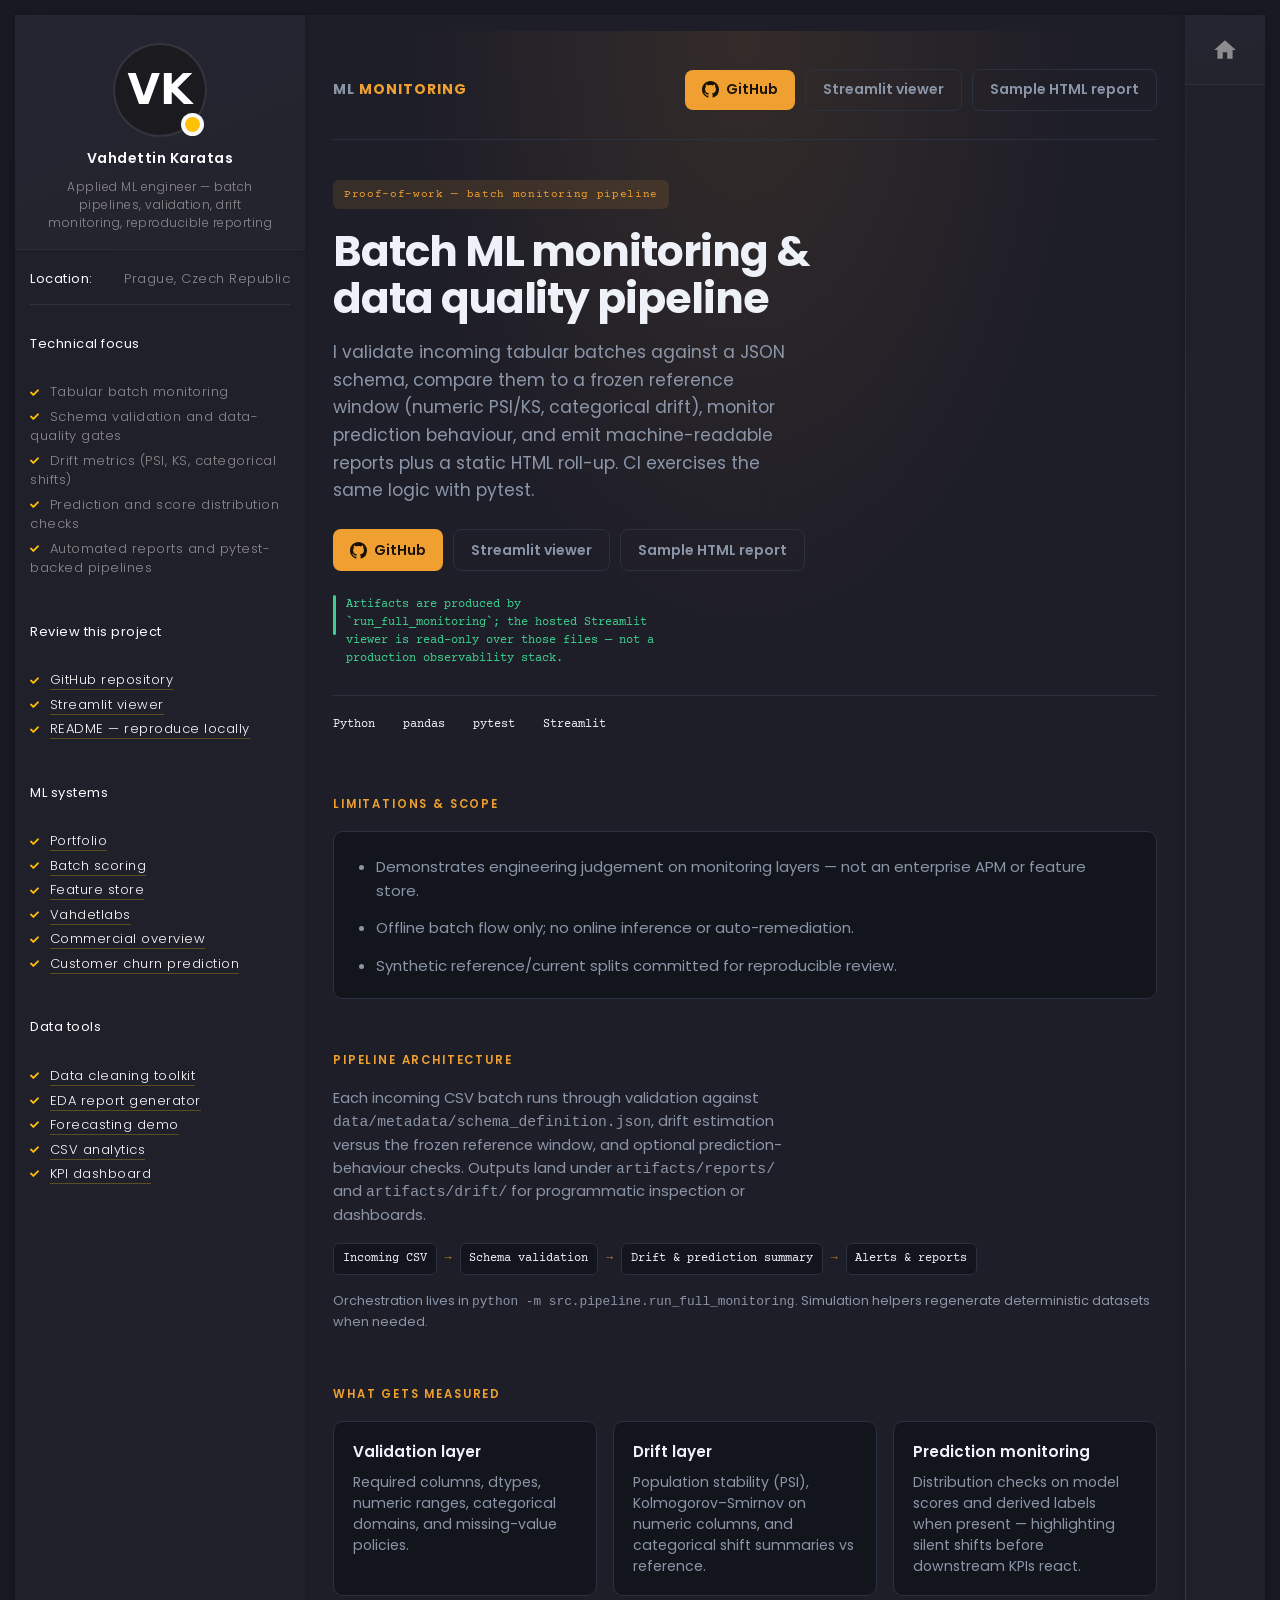
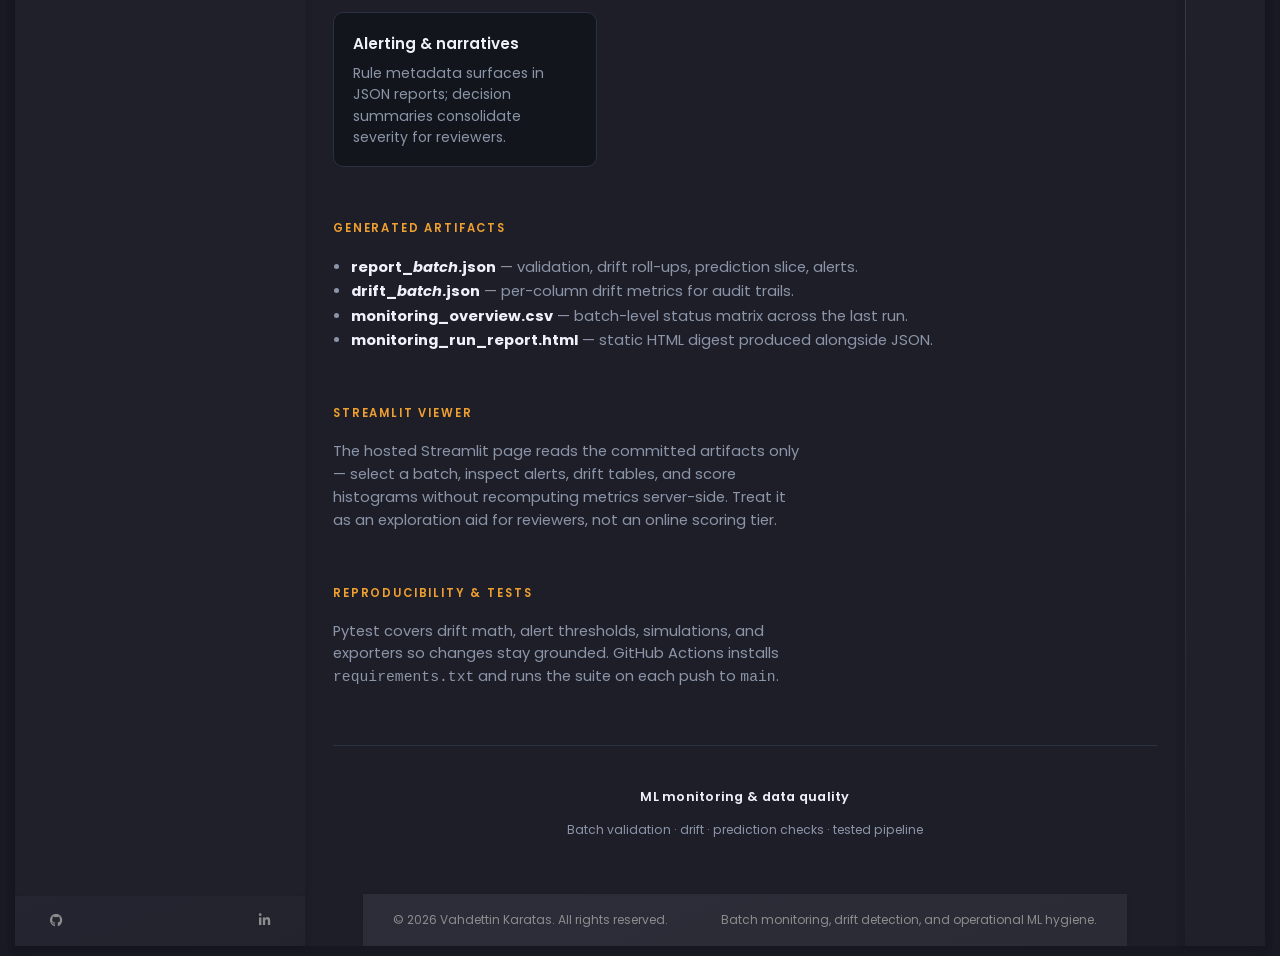
==== commit cfd5a115: "u2" ====
--- a/layout-shell/index.html
+++ b/layout-shell/index.html
@@ -29,7 +29,7 @@
           <div class="art-header">
             <div class="art-avatar">
               <a href="https://vahdetkaratas.com/" class="art-avatar-curtain">
-                <img src="https://vahdetkaratas.com/img/face-1.jpg" alt="Vahdettin Karatas" width="90" height="90">
+                <img src="avatar-vk.svg" alt="Vahdettin Karatas" width="90" height="90">
                 <i class="fas fa-expand" aria-hidden="true"></i>
               </a>
               <div class="art-lamp-light">
@@ -70,7 +70,16 @@
               </ul>
             </div>
 
-            
+            <div class="art-knowledge-block p-30-15"><h6 class="mb-15">ML systems</h6><ul class="art-knowledge-list p-15-0"><li><a href="https://vahdetkaratas.com/portfolio" target="_blank" rel="noopener noreferrer">Portfolio</a></li>
+<li><a href="https://batch-scoring.vahdetlabs.com/" target="_blank" rel="noopener noreferrer">Batch scoring</a></li>
+<li><a href="https://feature-store.vahdetlabs.com/" target="_blank" rel="noopener noreferrer">Feature store</a></li>
+<li><a href="https://vahdetlabs.com/" target="_blank" rel="noopener noreferrer">Vahdetlabs</a></li>
+<li><a href="https://ml-monitoring.vahdetkaratas.com/" target="_blank" rel="noopener noreferrer">Commercial overview</a></li>
+<li><a href="https://churn.vahdetlabs.com/" target="_blank" rel="noopener noreferrer">Customer churn prediction</a></li></ul></div><div class="art-knowledge-block p-30-15"><h6 class="mb-15">Data tools</h6><ul class="art-knowledge-list p-15-0"><li><a href="https://data-cleaning.vahdetlabs.com/" target="_blank" rel="noopener noreferrer">Data cleaning toolkit</a></li>
+<li><a href="https://eda-report.vahdetlabs.com/" target="_blank" rel="noopener noreferrer">EDA report generator</a></li>
+<li><a href="https://forecasting.vahdetlabs.com/" target="_blank" rel="noopener noreferrer">Forecasting demo</a></li>
+<li><a href="https://ai-analysis.vahdetlabs.com/" target="_blank" rel="noopener noreferrer">CSV analytics</a></li>
+<li><a href="https://kpi-dashboard.vahdetlabs.com/" target="_blank" rel="noopener noreferrer">KPI dashboard</a></li></ul></div>
           </div>
 
           <div class="art-ls-social">
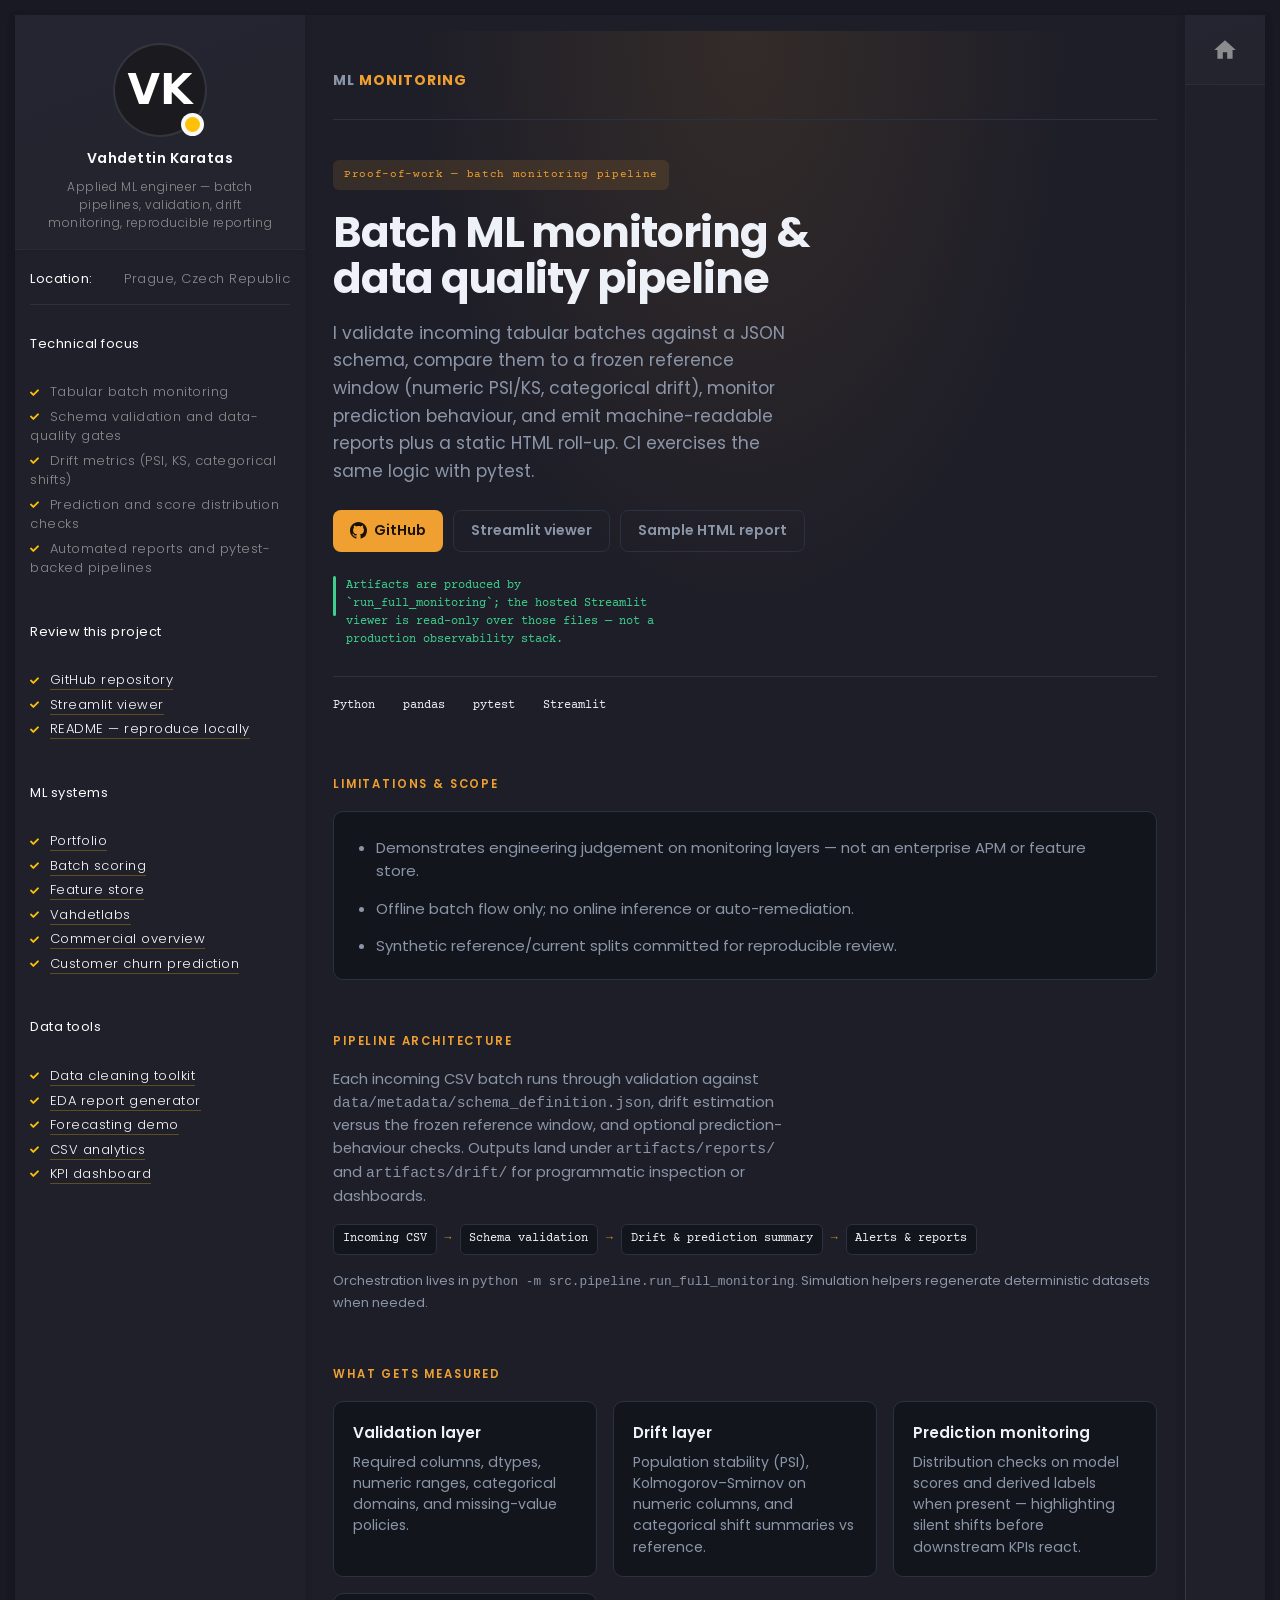
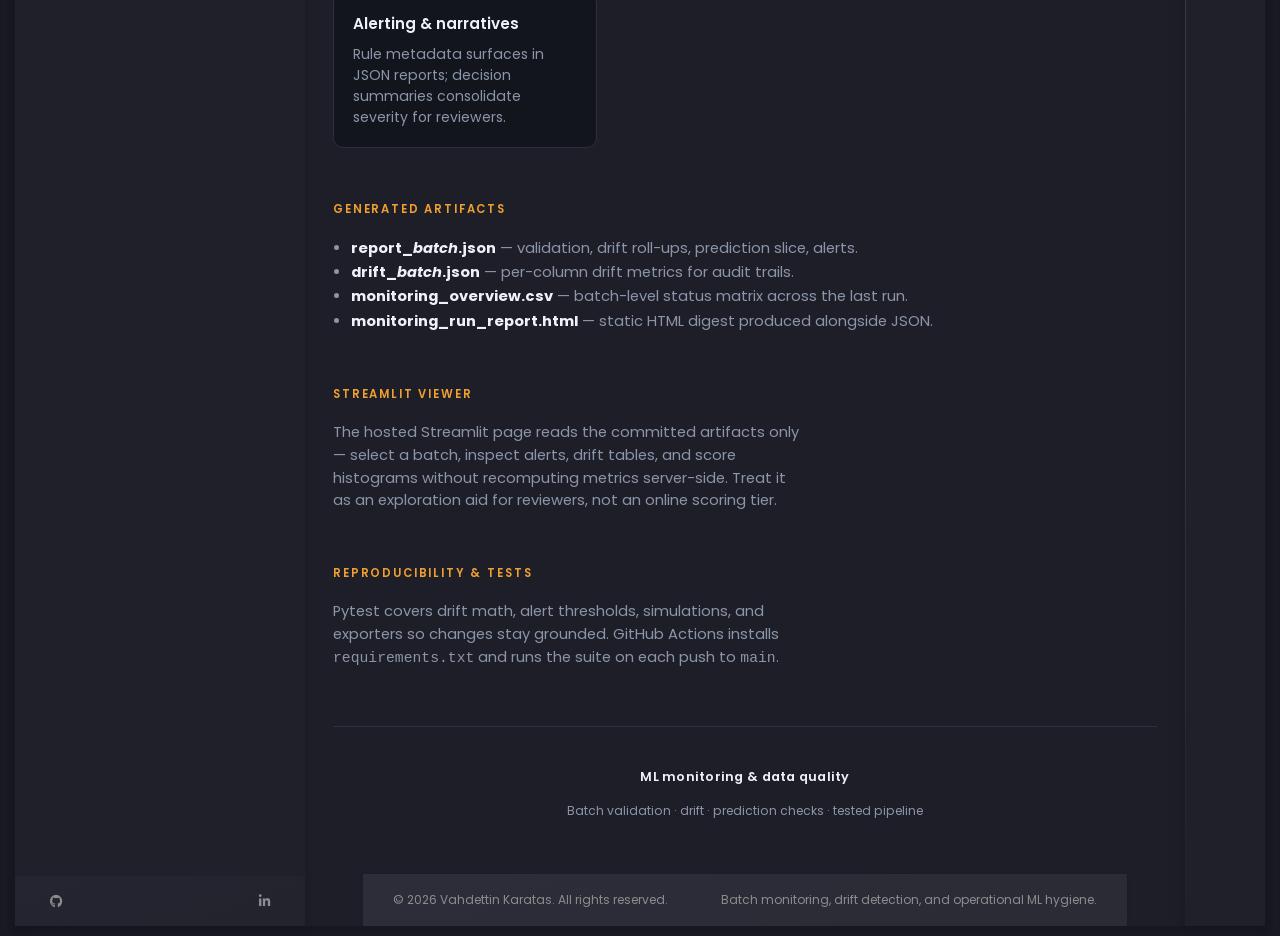
==== commit 7064d2ea: "u5" ====
--- a/layout-shell/index.html
+++ b/layout-shell/index.html
@@ -100,11 +100,6 @@
                 <div class="wrap">
                   <header>
                     <div class="logo" id="top">ML <span>Monitoring</span></div>
-                    <div class="nav-actions">
-                      <a class="btn btn-primary" href="https://github.com/vahdetkaratas/ml-monitoring-data-quality-pipeline" target="_blank" rel="noopener noreferrer"><svg viewBox="0 0 24 24" aria-hidden="true"><path d="M12 0C5.37 0 0 5.37 0 12c0 5.31 3.435 9.795 8.205 11.385.6.105.825-.255.825-.57 0-.285-.015-1.23-.015-2.235-3.015.555-3.795-.735-4.035-1.41-.135-.345-.72-1.41-1.23-1.695-.42-.225-1.02-.78-.015-.795.945-.015 1.62.87 1.845 1.23 1.08 1.815 2.805 1.305 3.495.99.105-.78.42-1.305.765-1.605-2.67-.3-5.46-1.335-5.46-5.925 0-1.305.465-2.385 1.23-3.225-.12-.3-.54-1.53.12-3.18 0 0 1.005-.315 3.3 1.23.96-.27 1.98-.405 3-.405s2.04.135 3 .405c2.295-1.56 3.3-1.23 3.3-1.23.66 1.65.24 2.88.12 3.18.765.84 1.23 1.905 1.23 3.225 0 4.605-2.805 5.625-5.475 5.925.435.375.81 1.095.81 2.22 0 1.605-.015 2.895-.015 3.3 0 .315.225.69.825.57A12.02 12.02 0 0024 12c0-6.63-5.37-12-12-12z"/></svg>GitHub</a>
-<a class="btn btn-ghost" href="https://monitoring.vahdetkaratas.com/" target="_blank" rel="noopener noreferrer">Streamlit viewer</a>
-<a class="btn btn-ghost" href="https://github.com/vahdetkaratas/ml-monitoring-data-quality-pipeline/blob/main/artifacts/reports/monitoring_run_report.html" target="_blank" rel="noopener noreferrer">Sample HTML report</a>
-                    </div>
                   </header>
 
                   <div id="main">
